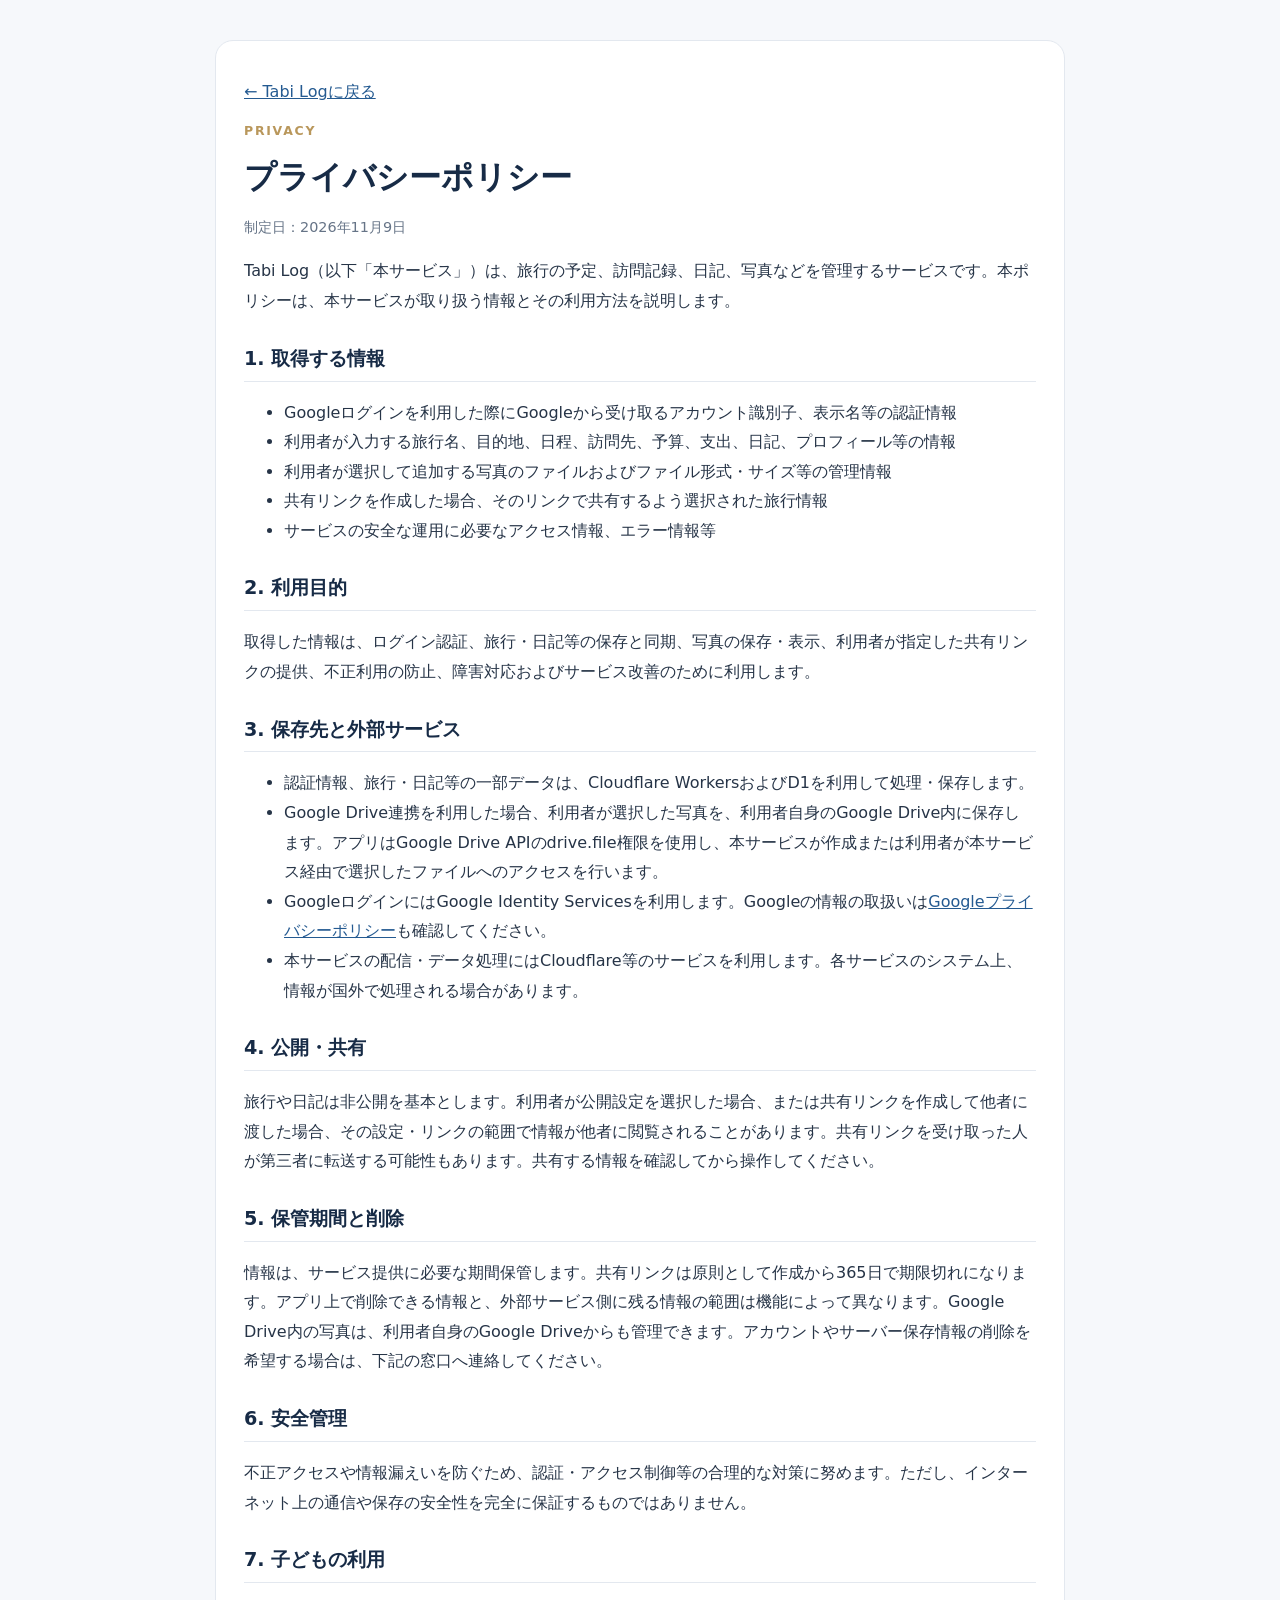
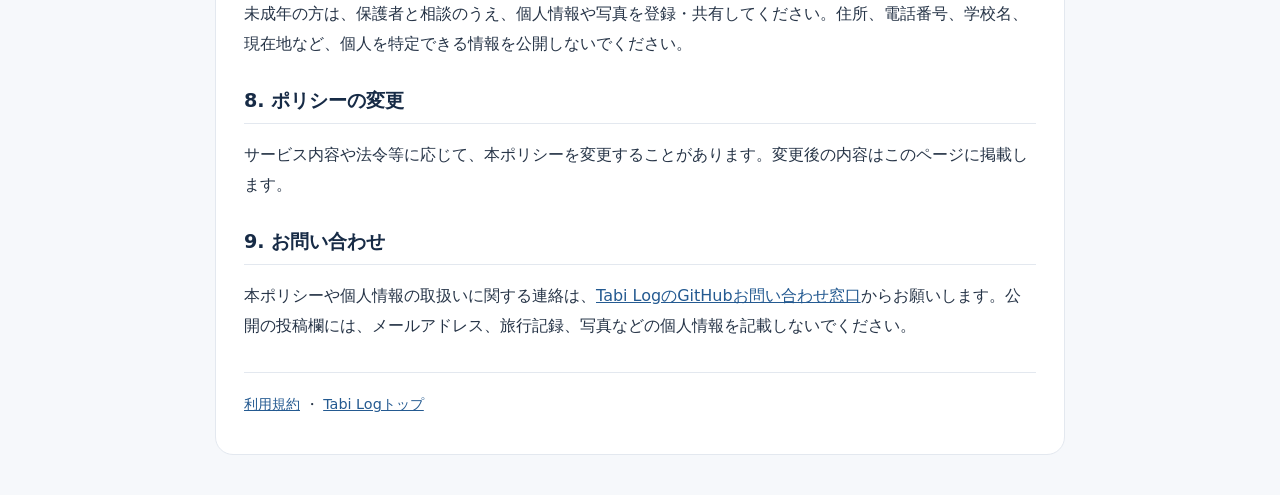
==== privacy.html @ 1c1befd6 "Add Tabi Log privacy policy" ====
<!doctype html>
<html lang="ja">
<head>
<meta charset="utf-8">
<meta name="viewport" content="width=device-width, initial-scale=1">
<meta name="robots" content="index,follow">
<title>プライバシーポリシー | Tabi Log</title>
<style>
:root{color-scheme:light;--navy:#172b46;--gold:#b9975b;--ink:#263447;--muted:#667487;--line:#e3e8ef}
*{box-sizing:border-box}body{margin:0;background:#f6f8fb;color:var(--ink);font:16px/1.85 system-ui,-apple-system,"Noto Sans JP",sans-serif}
main{max-width:850px;margin:40px auto;padding:36px 28px;background:#fff;border:1px solid var(--line);border-radius:18px}
a{color:#245a91}h1,h2{color:var(--navy);line-height:1.4}h1{font-size:2rem;margin:8px 0}h2{font-size:1.2rem;margin-top:30px;border-bottom:1px solid var(--line);padding-bottom:8px}.eyebrow{color:var(--gold);font-size:.78rem;letter-spacing:.14em;font-weight:700}p,li{overflow-wrap:anywhere}.muted{color:var(--muted);font-size:.9rem}footer{margin-top:32px;border-top:1px solid var(--line);padding-top:18px;font-size:.9rem}
@media(max-width:600px){main{margin:12px;padding:24px 18px;border-radius:12px}h1{font-size:1.6rem}}
</style>
</head>
<body><main>
<a href="/" aria-label="Tabi Logトップ">← Tabi Logに戻る</a>
<p class="eyebrow">PRIVACY</p><h1>プライバシーポリシー</h1>
<p class="muted">制定日：2026年11月9日</p>
<p>Tabi Log（以下「本サービス」）は、旅行の予定、訪問記録、日記、写真などを管理するサービスです。本ポリシーは、本サービスが取り扱う情報とその利用方法を説明します。</p>
<h2>1. 取得する情報</h2>
<ul>
<li>Googleログインを利用した際にGoogleから受け取るアカウント識別子、表示名等の認証情報</li>
<li>利用者が入力する旅行名、目的地、日程、訪問先、予算、支出、日記、プロフィール等の情報</li>
<li>利用者が選択して追加する写真のファイルおよびファイル形式・サイズ等の管理情報</li>
<li>共有リンクを作成した場合、そのリンクで共有するよう選択された旅行情報</li>
<li>サービスの安全な運用に必要なアクセス情報、エラー情報等</li>
</ul>
<h2>2. 利用目的</h2>
<p>取得した情報は、ログイン認証、旅行・日記等の保存と同期、写真の保存・表示、利用者が指定した共有リンクの提供、不正利用の防止、障害対応およびサービス改善のために利用します。</p>
<h2>3. 保存先と外部サービス</h2>
<ul>
<li>認証情報、旅行・日記等の一部データは、Cloudflare WorkersおよびD1を利用して処理・保存します。</li>
<li>Google Drive連携を利用した場合、利用者が選択した写真を、利用者自身のGoogle Drive内に保存します。アプリはGoogle Drive APIのdrive.file権限を使用し、本サービスが作成または利用者が本サービス経由で選択したファイルへのアクセスを行います。</li>
<li>GoogleログインにはGoogle Identity Servicesを利用します。Googleの情報の取扱いは<a href="https://policies.google.com/privacy" target="_blank" rel="noopener noreferrer">Googleプライバシーポリシー</a>も確認してください。</li>
<li>本サービスの配信・データ処理にはCloudflare等のサービスを利用します。各サービスのシステム上、情報が国外で処理される場合があります。</li>
</ul>
<h2>4. 公開・共有</h2>
<p>旅行や日記は非公開を基本とします。利用者が公開設定を選択した場合、または共有リンクを作成して他者に渡した場合、その設定・リンクの範囲で情報が他者に閲覧されることがあります。共有リンクを受け取った人が第三者に転送する可能性もあります。共有する情報を確認してから操作してください。</p>
<h2>5. 保管期間と削除</h2>
<p>情報は、サービス提供に必要な期間保管します。共有リンクは原則として作成から365日で期限切れになります。アプリ上で削除できる情報と、外部サービス側に残る情報の範囲は機能によって異なります。Google Drive内の写真は、利用者自身のGoogle Driveからも管理できます。アカウントやサーバー保存情報の削除を希望する場合は、下記の窓口へ連絡してください。</p>
<h2>6. 安全管理</h2>
<p>不正アクセスや情報漏えいを防ぐため、認証・アクセス制御等の合理的な対策に努めます。ただし、インターネット上の通信や保存の安全性を完全に保証するものではありません。</p>
<h2>7. 子どもの利用</h2>
<p>未成年の方は、保護者と相談のうえ、個人情報や写真を登録・共有してください。住所、電話番号、学校名、現在地など、個人を特定できる情報を公開しないでください。</p>
<h2>8. ポリシーの変更</h2>
<p>サービス内容や法令等に応じて、本ポリシーを変更することがあります。変更後の内容はこのページに掲載します。</p>
<h2>9. お問い合わせ</h2>
<p>本ポリシーや個人情報の取扱いに関する連絡は、<a href="https://github.com/haruto9519-cell/tabi-log/issues" target="_blank" rel="noopener noreferrer">Tabi LogのGitHubお問い合わせ窓口</a>からお願いします。公開の投稿欄には、メールアドレス、旅行記録、写真などの個人情報を記載しないでください。</p>
<footer><a href="/terms.html">利用規約</a> ・ <a href="/">Tabi Logトップ</a></footer>
</main></body></html>
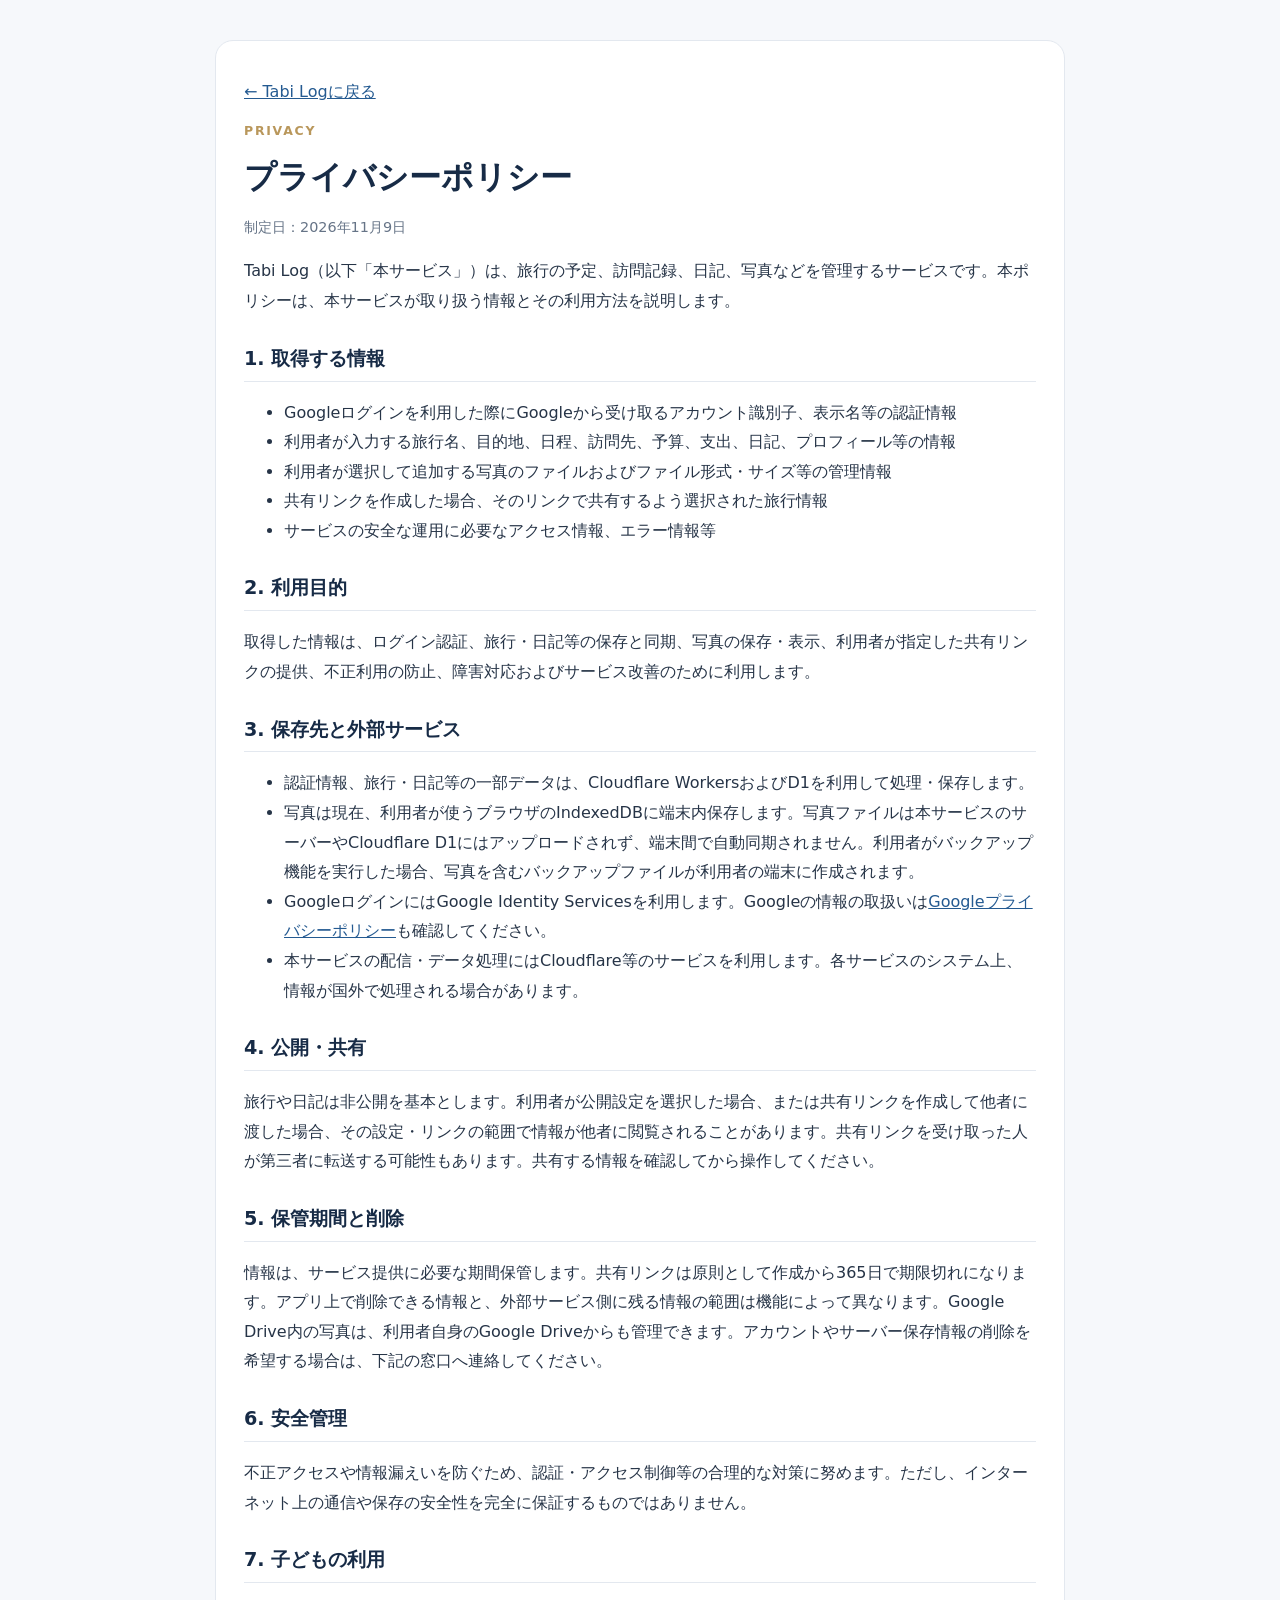
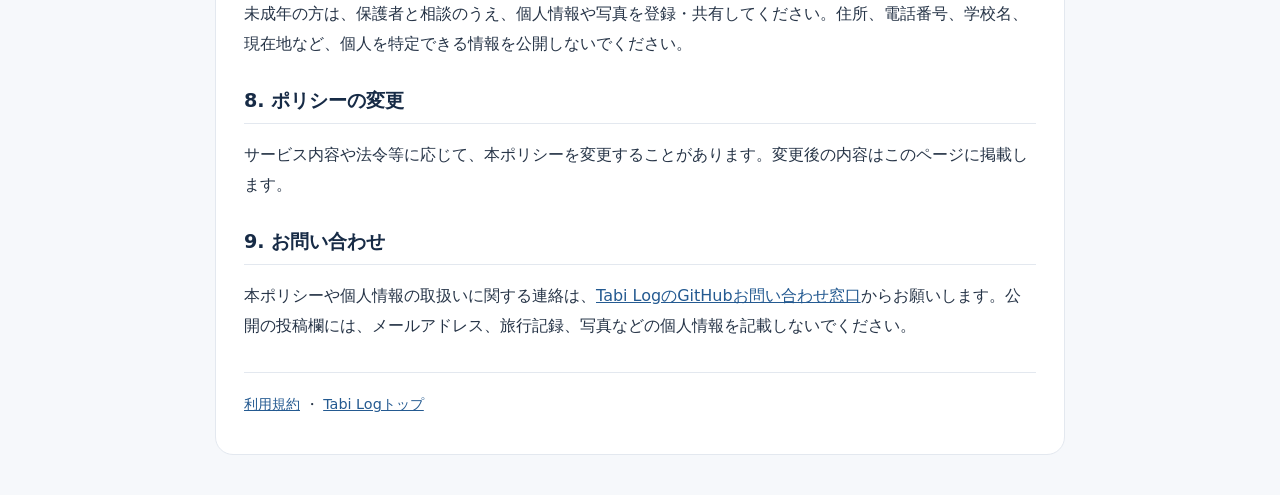
==== commit 5e0ee5c4: "Correct privacy policy photo storage details" ====
--- a/privacy.html
+++ b/privacy.html
@@ -31,7 +31,7 @@
 <h2>3. 保存先と外部サービス</h2>
 <ul>
 <li>認証情報、旅行・日記等の一部データは、Cloudflare WorkersおよびD1を利用して処理・保存します。</li>
-<li>Google Drive連携を利用した場合、利用者が選択した写真を、利用者自身のGoogle Drive内に保存します。アプリはGoogle Drive APIのdrive.file権限を使用し、本サービスが作成または利用者が本サービス経由で選択したファイルへのアクセスを行います。</li>
+<li>写真は現在、利用者が使うブラウザのIndexedDBに端末内保存します。写真ファイルは本サービスのサーバーやCloudflare D1にはアップロードされず、端末間で自動同期されません。利用者がバックアップ機能を実行した場合、写真を含むバックアップファイルが利用者の端末に作成されます。</li>
 <li>GoogleログインにはGoogle Identity Servicesを利用します。Googleの情報の取扱いは<a href="https://policies.google.com/privacy" target="_blank" rel="noopener noreferrer">Googleプライバシーポリシー</a>も確認してください。</li>
 <li>本サービスの配信・データ処理にはCloudflare等のサービスを利用します。各サービスのシステム上、情報が国外で処理される場合があります。</li>
 </ul>
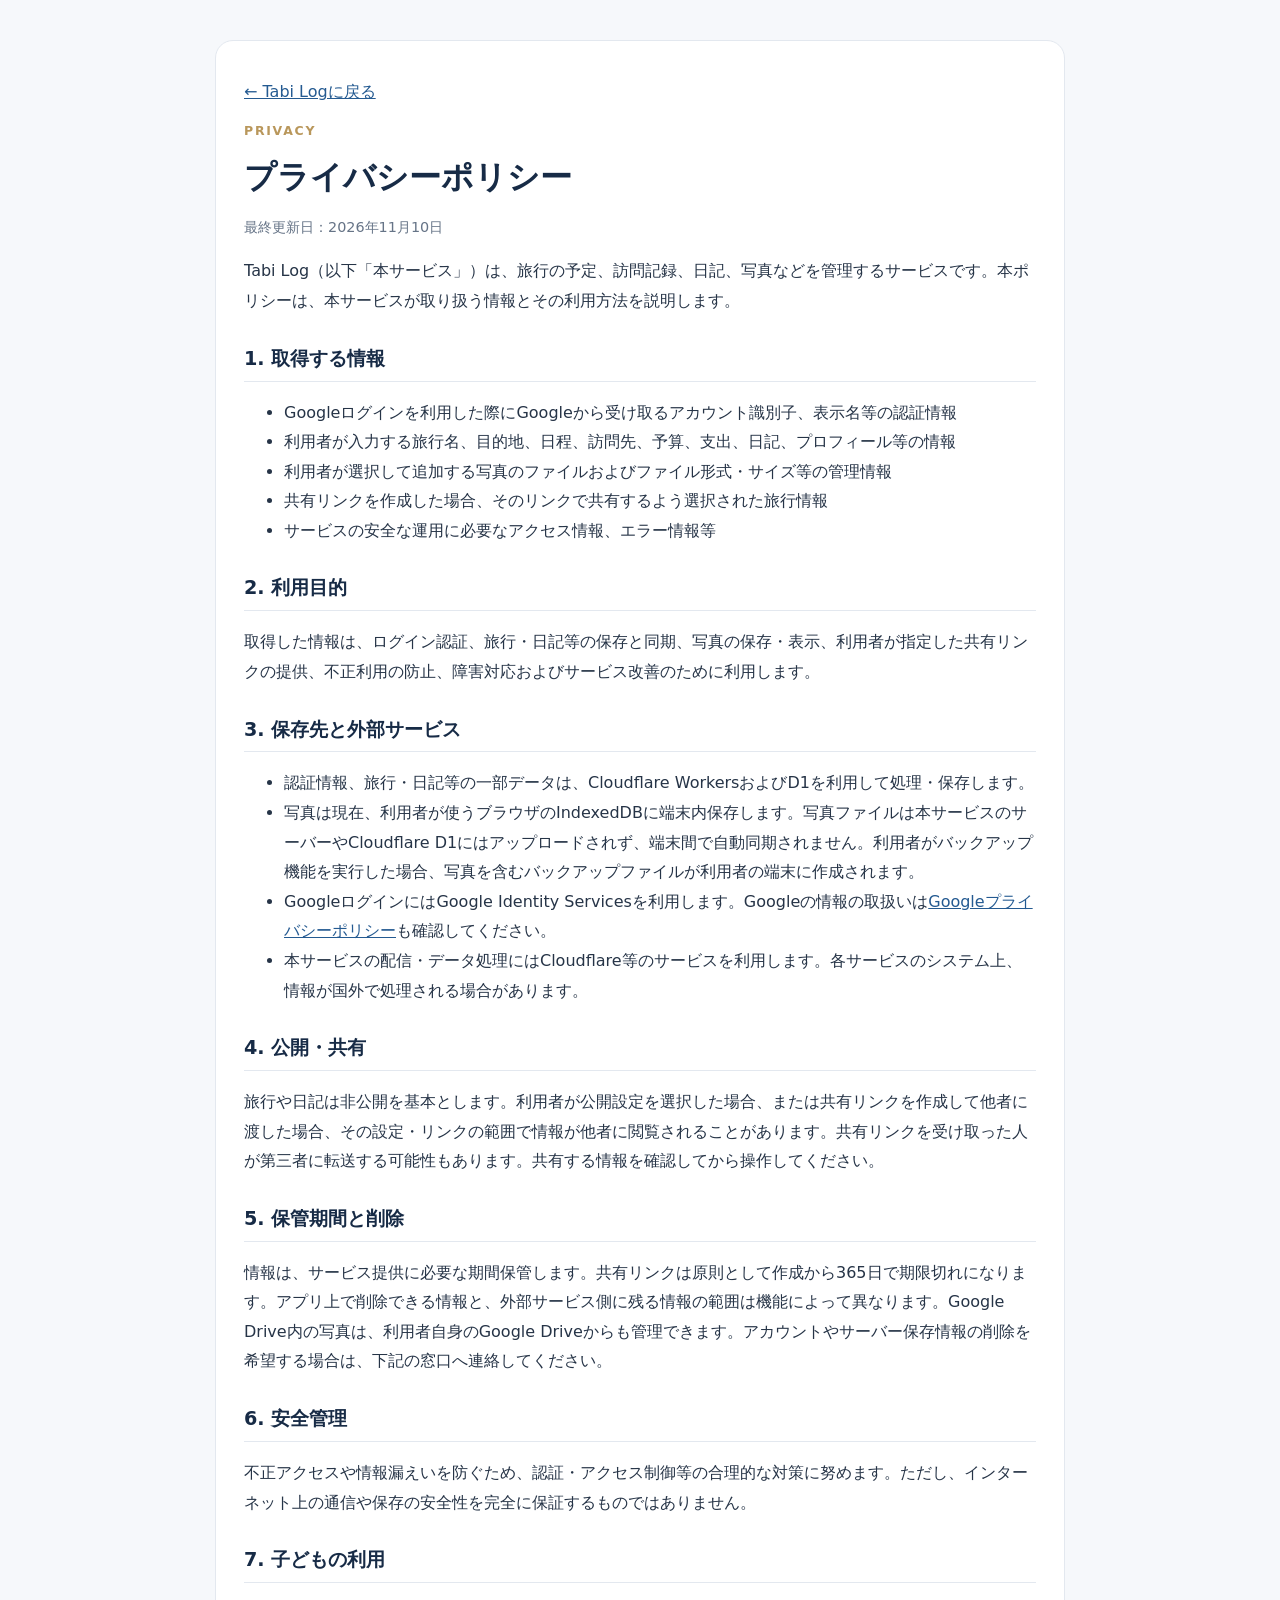
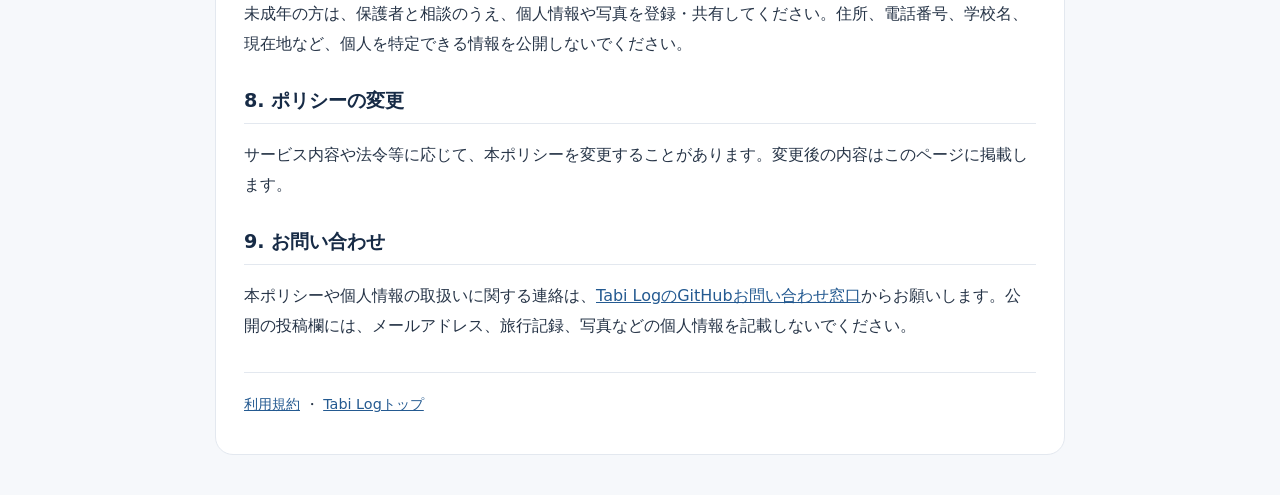
==== commit ddc4ff24: "Update legal page revision date" ====
--- a/privacy.html
+++ b/privacy.html
@@ -16,7 +16,7 @@
 <body><main>
 <a href="/" aria-label="Tabi Logトップ">← Tabi Logに戻る</a>
 <p class="eyebrow">PRIVACY</p><h1>プライバシーポリシー</h1>
-<p class="muted">制定日：2026年11月9日</p>
+<p class="muted">最終更新日：2026年11月10日</p>
 <p>Tabi Log（以下「本サービス」）は、旅行の予定、訪問記録、日記、写真などを管理するサービスです。本ポリシーは、本サービスが取り扱う情報とその利用方法を説明します。</p>
 <h2>1. 取得する情報</h2>
 <ul>
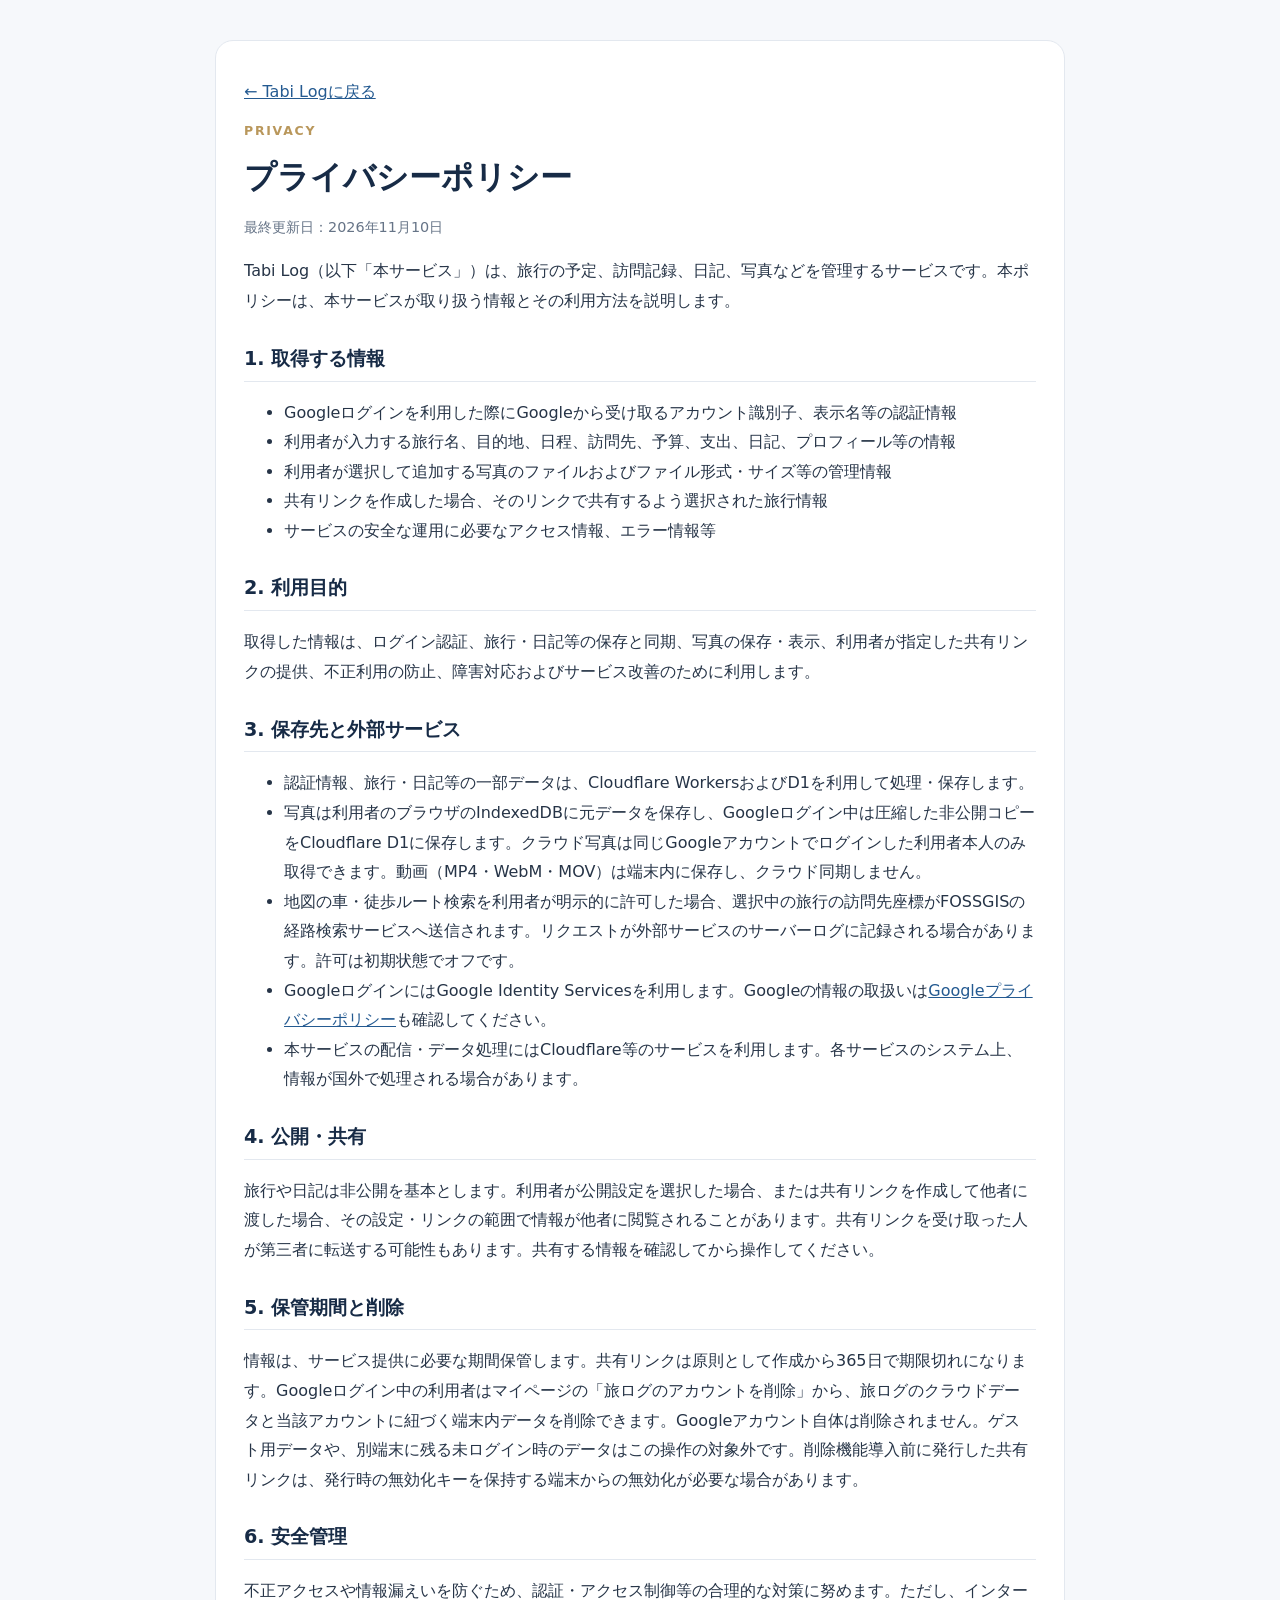
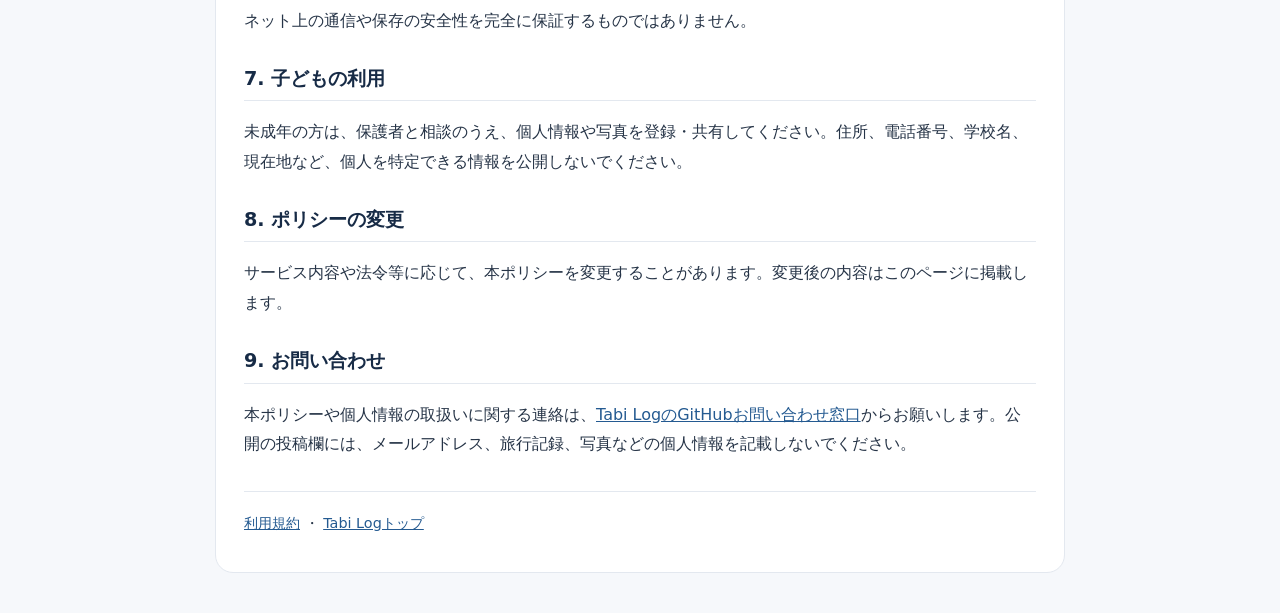
==== commit 63061a8d: "docs: update privacy policy for sync and deletion" ====
--- a/privacy.html
+++ b/privacy.html
@@ -31,14 +31,15 @@
 <h2>3. 保存先と外部サービス</h2>
 <ul>
 <li>認証情報、旅行・日記等の一部データは、Cloudflare WorkersおよびD1を利用して処理・保存します。</li>
-<li>写真は現在、利用者が使うブラウザのIndexedDBに端末内保存します。写真ファイルは本サービスのサーバーやCloudflare D1にはアップロードされず、端末間で自動同期されません。利用者がバックアップ機能を実行した場合、写真を含むバックアップファイルが利用者の端末に作成されます。</li>
+<li>写真は利用者のブラウザのIndexedDBに元データを保存し、Googleログイン中は圧縮した非公開コピーをCloudflare D1に保存します。クラウド写真は同じGoogleアカウントでログインした利用者本人のみ取得できます。動画（MP4・WebM・MOV）は端末内に保存し、クラウド同期しません。</li>
+<li>地図の車・徒歩ルート検索を利用者が明示的に許可した場合、選択中の旅行の訪問先座標がFOSSGISの経路検索サービスへ送信されます。リクエストが外部サービスのサーバーログに記録される場合があります。許可は初期状態でオフです。</li>
 <li>GoogleログインにはGoogle Identity Servicesを利用します。Googleの情報の取扱いは<a href="https://policies.google.com/privacy" target="_blank" rel="noopener noreferrer">Googleプライバシーポリシー</a>も確認してください。</li>
 <li>本サービスの配信・データ処理にはCloudflare等のサービスを利用します。各サービスのシステム上、情報が国外で処理される場合があります。</li>
 </ul>
 <h2>4. 公開・共有</h2>
 <p>旅行や日記は非公開を基本とします。利用者が公開設定を選択した場合、または共有リンクを作成して他者に渡した場合、その設定・リンクの範囲で情報が他者に閲覧されることがあります。共有リンクを受け取った人が第三者に転送する可能性もあります。共有する情報を確認してから操作してください。</p>
 <h2>5. 保管期間と削除</h2>
-<p>情報は、サービス提供に必要な期間保管します。共有リンクは原則として作成から365日で期限切れになります。アプリ上で削除できる情報と、外部サービス側に残る情報の範囲は機能によって異なります。Google Drive内の写真は、利用者自身のGoogle Driveからも管理できます。アカウントやサーバー保存情報の削除を希望する場合は、下記の窓口へ連絡してください。</p>
+<p>情報は、サービス提供に必要な期間保管します。共有リンクは原則として作成から365日で期限切れになります。Googleログイン中の利用者はマイページの「旅ログのアカウントを削除」から、旅ログのクラウドデータと当該アカウントに紐づく端末内データを削除できます。Googleアカウント自体は削除されません。ゲスト用データや、別端末に残る未ログイン時のデータはこの操作の対象外です。削除機能導入前に発行した共有リンクは、発行時の無効化キーを保持する端末からの無効化が必要な場合があります。</p>
 <h2>6. 安全管理</h2>
 <p>不正アクセスや情報漏えいを防ぐため、認証・アクセス制御等の合理的な対策に努めます。ただし、インターネット上の通信や保存の安全性を完全に保証するものではありません。</p>
 <h2>7. 子どもの利用</h2>
